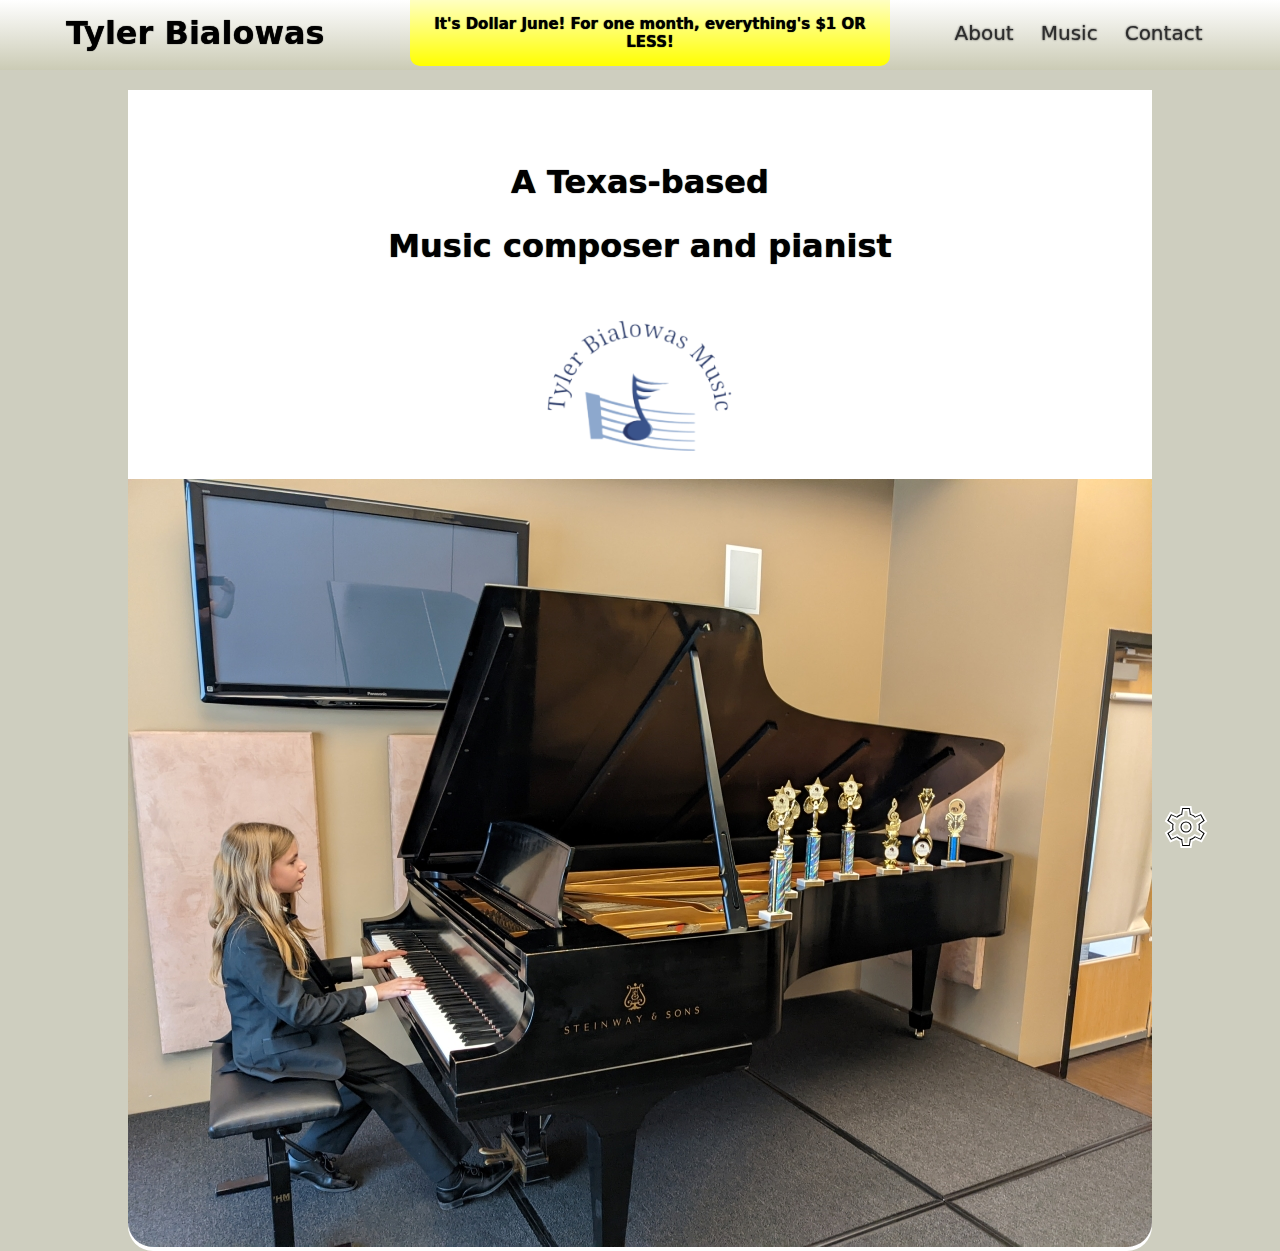
==== index.html @ f4555080 "Add the files. First time!" ====
<!DOCTYPE html> 
<head> 
    <!-- Google tag (gtag.js) -->
<script async src="https://www.googletagmanager.com/gtag/js?id=G-0PFVKT55HK"></script>
<script>
  window.dataLayer = window.dataLayer || [];
  function gtag(){dataLayer.push(arguments);}
  gtag('js', new Date());

  gtag('config', 'G-0PFVKT55HK');
</script>
    <title>Home | Tyler Bialowas' Music Page</title> <!--The title-->
    <link rel="shortcut icon" href="favicon.png" type="image/x-8con"> <!--The icon-->
    <link rel="stylesheet" href="page-style.css"> <!--The CSS-->
    <meta name="viewport" content="width=device-width, initial-scale=1.0">
    <meta name="description" content="The home page of Tyler Bialowas' Music Page. Tyler Bialowas' Music Page sells music. Tyler has composed over 15 songs, and Tyler recently won the NowBeat project.">
</head>
<body>
    <!--The settings icon-->
    <button class="settings-button"><a href="settings.html"><img src="settings-icon.svg" alt="Settings" title="Settings" class="settings-icon"></a></button>
    <!--The bar at the top (The menu)-->
    <div id="top-light">
        <div id="left-place">
            <a id="title-light" class="btn-light text title-active-light mmenu" href='index.html'>Tyler Bialowas</a>
        </div>
        <div id="right-place">
            <br>
            <a class="btn-light menu text menu-text mmenu" href='contact.html'>Contact</a>
            <a class="btn-light menu text menu-text mmenu" href='music.html'>Music</a>
            <a class="btn-light menu text menu-text mmenu" href='about.html'>About</a>
        </div>
            <!--Limited time sale label with a little bit of optional javascript-->
            <div class="sale-div" onclick="this.hidden=true">
                <a href="music.html" style="text-decoration: none;"><p class="sale-p textt"> It's Dollar June! For one month, everything's $1 OR LESS! </p></a>
        </div>
    </div>
    <!--The main thing-->
    <div id="main-part">
        <h1 id="main-title" class="text">A Texas-based</h1>
        <h2 id="main-subtitle" class="text">Music composer and pianist</h2>
        <img src="Tyler_Bialowas_Music_transparent.png" style="width: 25%; display: block; margin-left: auto; margin-right: auto;">
        <img id="meonpiano" src="meonpiano.jpg" alt="Tyler playing the piano">
    </div>
    <script>
        if (localStorage.getItem("mode")=="dark") {
            console.log("Dark mode is enabled.");
            eletxt = document.querySelectorAll(".text");
            console.log(eletxt.length);
            for (var a = 0; a < eletxt.length; a++) {
                eletxt[a].classList.add("dark-mode-text");
                console.log("This is the " + a + " time.");
            };
            elebtn = document.querySelectorAll(".mmenu");
            for (var a = 0; a < elebtn.length; a++) {
                elebtn[a].classList = 'btn menu text menu-text';
                console.log("This is the " + a + " time.");
            };
            document.getElementById("main-part").style.backgroundColor = "rgb(45,50,45)";
            document.body.style.backgroundColor = "#313140"; //btn text title-active
            document.getElementById("top-light").id = 'top';
            document.getElementById("title-light").id = 'title';
        } else {
            console.log("Dark mode is not enabled.");
        };
    </script>
</body>
---- page-style.css ----
a.btn {
    text-decoration: none;
}
a.btn-light {
    text-decoration: none;
}
::selection { /* What happens to selected text */
    color:rgb(0, 64, 64); 
    background-color: rgb(255, 255, 235);
    text-shadow: 0 0 0px !important; 
} 
/* width */
::-webkit-scrollbar {
    width: 10px;
}
  
  /* Track */
::-webkit-scrollbar-track {
    box-shadow: inset 0 0 2px rgb(255, 255, 255); 
    border-radius: 5px;
    background-color: rgba(255, 255, 255, 0.5);
}
  
  /* Handle */
::-webkit-scrollbar-thumb {
    background: rgb(43, 43, 113); 
    border-radius: 5px;
}
  
  /* Handle on hover */
::-webkit-scrollbar-thumb:hover {
    background: rgb(30, 30, 100); 
}

body { /* The styles for the body */
    font-family: system-ui, -apple-system, BlinkMacSystemFont, 'Segoe UI', Roboto, Oxygen, Ubuntu, Cantarell, 'Open Sans', 'Helvetica Neue', sans-serif;
    background-color: #cecebf;
}
.btn {
    color: rgb(210, 210, 210);
    border-width: 2px;
    border-style: solid;
    border-color: rgba(255, 255, 255, 0);
    border-radius: 10px;
}
.btn:hover { /*When you hover over a button, this happens */
    color: white !important;
    background-color: rgba(255, 255, 255, 0.1);
    cursor: pointer;
    border-width: 2px;
    border-style: solid;
    border-color: rgba(255, 255, 255, 0.1);
    border-radius: 10px;
}
.btn:active {
    color: black !important;
    background-color: rgb(255, 255, 255) !important;
    text-shadow: 0 0 1px !important;
}
.btn-light {
    color: rgb(45, 45, 45);
    border-width: 2px;
    border-style: solid;
    border-color: rgba(0, 0, 0, 0);
    border-radius: 10px;
}
.btn-light:hover {
    color: black !important;
    background-color: rgba(0, 0, 0, 0.1);
    cursor: pointer;
    border-width: 2px;
    border-style: solid;
    border-color: rgba(0, 0, 0, 0.1);
    border-radius: 10px;
}
.btn-light:active {
    color: white !important;
    background-color: rgb(0, 0, 0) !important;
    text-shadow: 0 0 1px !important;
}
.about-text {
    color: white;
}
.text {
    font-family: system-ui, -apple-system, BlinkMacSystemFont, 'Segoe UI', Roboto, Oxygen, Ubuntu, Cantarell, 'Open Sans', 'Helvetica Neue', sans-serif;
    text-shadow: 0 0 1px;
}
.textt {
    font-family: system-ui, -apple-system, BlinkMacSystemFont, 'Segoe UI', Roboto, Oxygen, Ubuntu, Cantarell, 'Open Sans', 'Helvetica Neue', sans-serif;
    text-shadow: 0 0 1px;
    color: black;
}
/*Menus*/
#top {
    position: fixed;
    top: 0px;
    left: 0px;
    margin: 0px;
    padding: 0px;
    width: 100%;
    height: 70px;
    background-color: rgb(52, 52, 74);
    color: rgb(210, 210, 210);
    background-image: linear-gradient(rgb(52, 52, 74), black);
    z-index: 1;
    vertical-align: middle;
}
#top-light {
    position: fixed;
    top: 0px;
    left: 0px;
    margin: 0px;
    padding: 0px;
    width: 100%;
    height: 70px;
    background-color: rgb(52, 52, 74);
    color: rgb(210, 210, 210);
    background-image: linear-gradient(white, rgb(203, 203, 181));
    z-index: 1;
    vertical-align: middle;
}
#title {
    position: flex;
    margin-left: 0%;
    margin-top: 0%;
    top: 0%;
    left: -200px;
    font-size: 24pt !important;
    font-weight: bold !important;
    /*color: rgb(210,210,210);*/
}
#title-light {
    left: -200px;
    margin-left: 0% !important;
    margin-top: 0px !important;
    height: 10% !important;
    top: 0% !important;
    font-size: 24pt !important;
    font-weight: bold !important;
    color: black;
}
#title:hover {
    color: black;
    background-color: rgba(255, 255, 255, 0.1);
    cursor: pointer;
    border-width: 2px;
    border-style: solid;
    border-color: rgba(255, 255, 255, 0.1);
    border-radius: 10px;
}
#title-light:hover {
    color: black;
    background-color: rgba(0, 0, 0, 0.1);
    cursor: pointer;
    border-width: 2px;
    border-style: solid;
    border-color: rgba(0, 0, 0, 0.1);
    border-radius: 10px;
}
.menu {
    top: 0%;
    text-shadow: 0 0 2px;
}
#about-menu {
    position: absolute;
    right: 30%;
}
#music-menu {
    position: absolute;
    right: 20%;
}
#contact-menu {
    position: absolute;
    right: 10%;
}
/*Main part things*/
#main-part {
    position: absolute;
    top: 10%;
    left: 10%;
    width: 80%;
    background-color: white;
    z-index: 0;
    border-radius: 0px 0px 25px 25px;
}
#main-title {
    font-size: xx-large;
    text-align: center;
    padding-top: 5%;
}
#main-subtitle {
    font-size: xx-large;
    text-align: center;
}
img {
    width: 100%;
    margin: 0px;
}
#active { /*The active menu thingy*/
    text-decoration: underline !important;
    /*color: white;*/
}
.title-active { /*If the title is active*/
    color: white;
}
.title-active-light {
    color: black !important;
}
#main-paragraph {
    text-align: center;
}
.vertical-center {
    margin: 0;
    position: absolute;
    top: 50%;
    -ms-transform: translateY(-50%);
    transform: translateY(-50%);
}
#left-place {
    position: absolute;
    float: left;
    left: 5%;
    top: 14px;
    width: 30%;
    z-index: 100;
}
#right-place {
    position: absolute;
    float: right;
    right: 0%;
    top: 0px;
    width: 30%;
    height: 50px !important;
    font-size: 20px;
    margin-right: 5%;
    z-index: 100;
}
.menu-text {
    top: -5px;
    position: relative;
    margin-top: 0px;
    float: right;
    margin-left: 3%;
    margin-right: 3%;
}
.about-main-part {
    background-color: rgba(0, 0, 0, 0) !important;
}
.about-link {
    color: #8e8ebe;
}
.about-link:active {
    color: pink;
}
#about-background {
    background: url(mewithpiano.jpg) no-repeat center center fixed;
    -webkit-background-size: cover;
    -moz-background-size: cover;
    -o-background-size: cover;
    background-size: cover;
}
.about-main-title {
    text-align: left !important;
}
.about-main-paragraph {
    text-align: left !important;
    width: 300px;
}
.sale-div {
    position: fixed;
    width: 36%;
    top: 0%;
    text-align: center;
    font-size: 15px;
    background-image: linear-gradient(rgb(255, 255, 193), yellow);
    z-index: 2;
    padding-left: 10px;
    padding-right: 10px;
    margin-left: 32%;
    margin-right: 32%;
    font-weight: bold;
    border-radius: 0px 0px 10px 10px;
    animation-name: sale-anim;
    animation-duration: 5s;
    cursor: pointer;
}
@keyframes sale-anim {
    0% {font-size: 14px;}
    25% {font-size: 16px;}
    50% {font-size: 14px;}
    75% {font-size: 16px;}
    100% {font-size: 15px;}
}
.sale-div:hover {
    filter: opacity(0.5);
}
/*.sale-p {
    background-color: white;
}*/
.bnb {
    /*box-shadow: 4px 4px 9px 2px;*/
    background: rgb(0, 255, 0);
    border-radius: 100px;
    filter: hue-rotate(45deg);
}
/*audio {}*/
.settings-button {
    background: transparent;
    border: 0px;
    position: fixed;
    bottom: 5%;
    right: 5%;
    cursor: pointer;
    z-index: 100;
}
.setting{ 
    text-align: center;
}
.setting-button {
    display: block;
    width: 100%;
    border-width: 1px;
    border-color: gray;
    border-style: solid;
    border-radius: 3px;
    padding: 14px 28px;
    font-size: 16px;
    cursor: pointer;
    text-align: center;
}

#light-btn {
    background-color: skyblue;
}
#light-btn:hover {
    background-color: rgba(135, 207, 235, 0.75);
}
#light-btn:active {
    background-color: rgba(135, 207, 235, 0.25);
}

#dark-btn {
    background-color: blue;
}
#dark-btn:hover {
    background-color: rgba(0,0,255,0.75);
}
#dark-btn:active {
    background-color: rgba(0,0,255,0.25);
}

.change-btns {
    background-color: lightgrey;
}
.change-btns:hover {
    background-color: rgba(211, 211, 211, 0.75);
}
.change-btns:active {
    background-color: rgba(211, 211, 211, 0.25);
}

.dark-mode-text {
    color: white;
}
.dark-mode-main-area {
    background-color: black !important;
}
.center-align {
    text-align: center;
}
#meonpiano {
    border-radius: 0px 0px 25px 25px;
}
/*@media (max-width: 1000px) {
    #title {
        left: 0px !important;
    }
}*/
@media (max-width: 700px) {
    #top-light {
        height: 100px !important;
    }
    #top {
        height: 100px !important;
    }
    #title-light {
        top: 15px !important;
    }
    #title {
        top: 0px !important;
        left: 30px;
    }
    /*.sale-div {
        width: 140px;
        left: 60px;
    }*/
    #main-part {
        width: 100%;
        left: 0%;
    }
}

/*Nice smooth scroll animations!*/
.hiddenEl {
    opacity: 0;
    /*transform: rotate3d(8, -10, -1, 115deg);*/
    transform: translateX(-100%);
    filter: blur(100px);
    transition: all 0.5s;
}
.showEl {
    opacity: 1;
    /*transform: rotate3d(0, 0, 0, 0deg);*/
    transform: translateX(0);
    filter: blur(0);
}
.link {
    color: rgb(100, 121, 255);
}
.link-important {
    color: rgb(62, 186, 0);
    font-weight: bold;
}
.no {
    text-decoration: line-through;
}
.video {
    width: 100%;
    height: 100%;
    position: relative;
    overflow: hidden;
    background-size: cover;
    background-position: center;
    background-repeat: no-repeat;
    background-color: rgb(0, 0, 0);
    background-attachment: fixed;
    background-position-x: center;
    background-position-y: center;
}
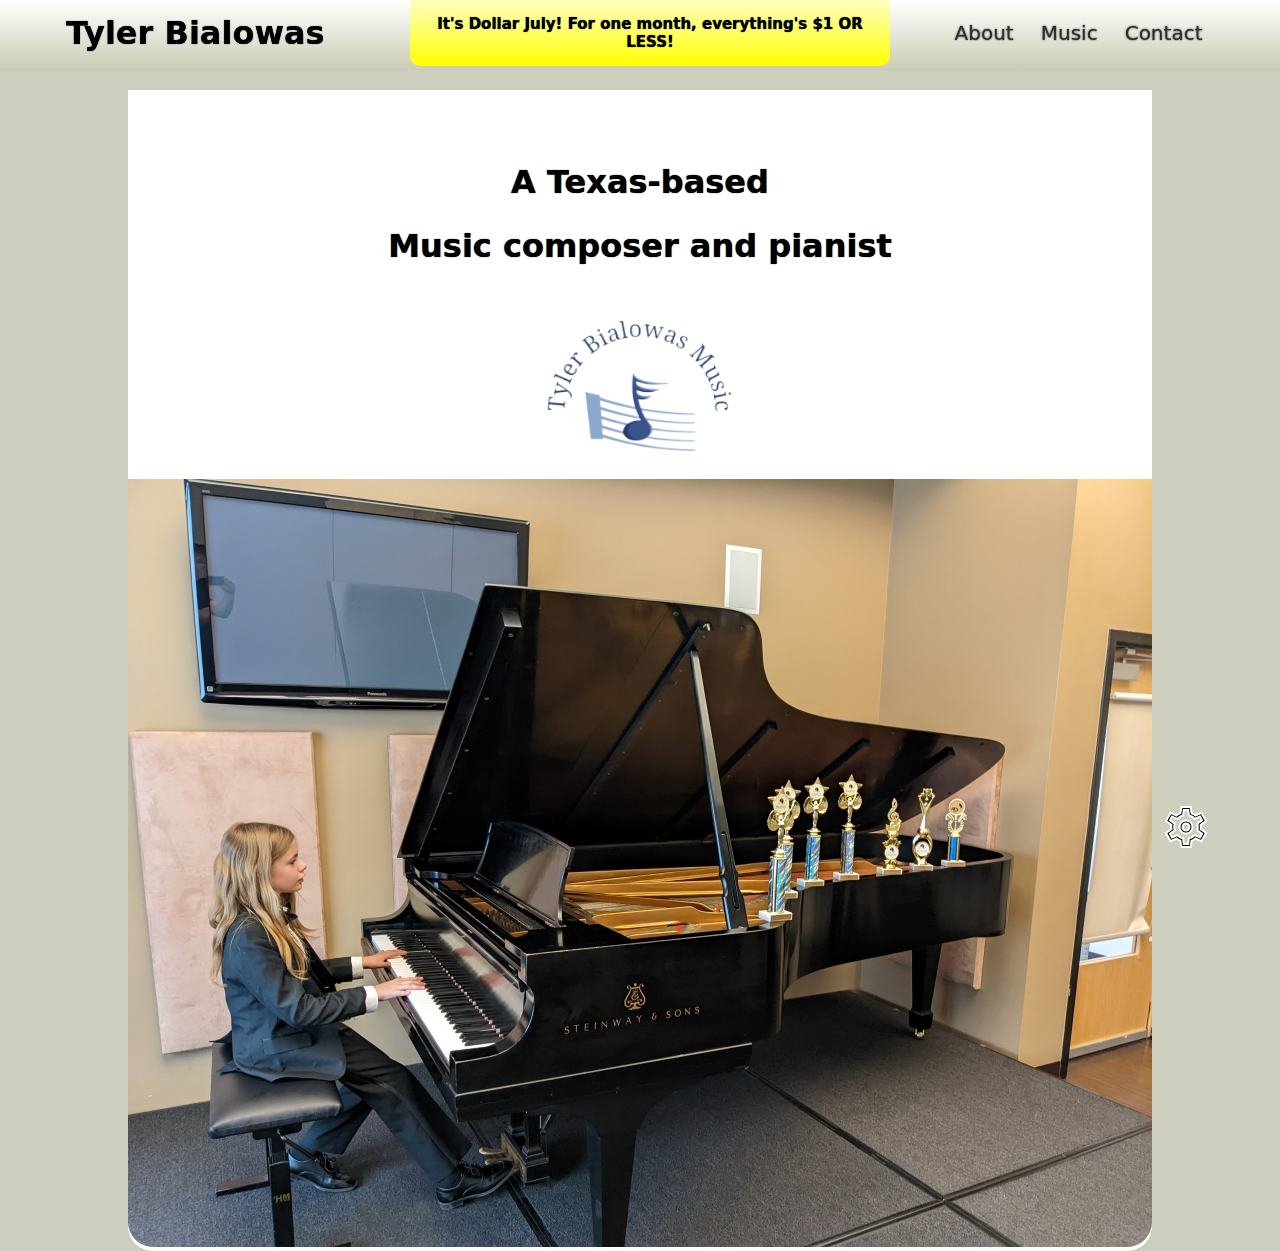
==== commit 6456f4b4: "Update index.html" ====
--- a/index.html
+++ b/index.html
@@ -31,7 +31,7 @@
         </div>
             <!--Limited time sale label with a little bit of optional javascript-->
             <div class="sale-div" onclick="this.hidden=true">
-                <a href="music.html" style="text-decoration: none;"><p class="sale-p textt"> It's Dollar June! For one month, everything's $1 OR LESS! </p></a>
+                <a href="music.html" style="text-decoration: none;"><p class="sale-p textt"> It's Dollar July! For one month, everything's $1 OR LESS! </p></a>
         </div>
     </div>
     <!--The main thing-->
@@ -63,4 +63,4 @@
             console.log("Dark mode is not enabled.");
         };
     </script>
-</body>+</body>
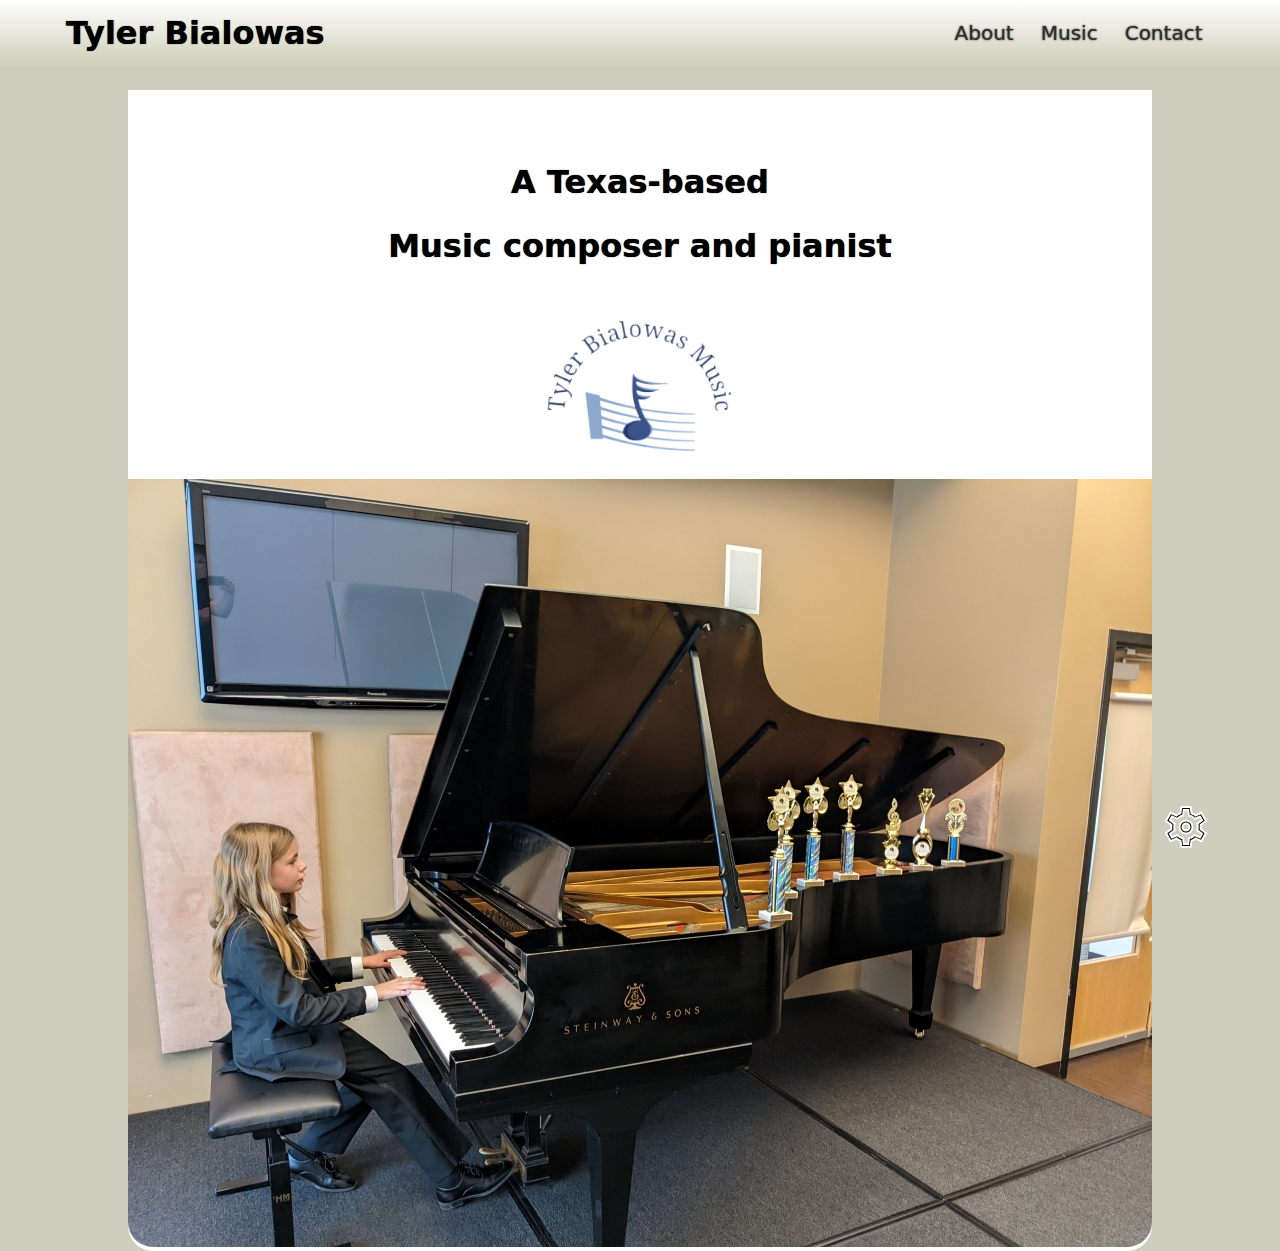
==== commit f277c11a: "Update index.html" ====
--- a/index.html
+++ b/index.html
@@ -30,8 +30,8 @@
             <a class="btn-light menu text menu-text mmenu" href='about.html'>About</a>
         </div>
             <!--Limited time sale label with a little bit of optional javascript-->
-            <div class="sale-div" onclick="this.hidden=true">
-                <a href="music.html" style="text-decoration: none;"><p class="sale-p textt"> It's Dollar July! For one month, everything's $1 OR LESS! </p></a>
+            <div hidden=true class="sale-div" onclick="this.hidden=true" id="ad">
+                <a href="music.html" style="text-decoration: none;"><p class="sale-p textt" id="saletext"> It's Dollar July! For one month, everything's $1 OR LESS! </p></a>
         </div>
     </div>
     <!--The main thing-->
@@ -42,6 +42,14 @@
         <img id="meonpiano" src="meonpiano.jpg" alt="Tyler playing the piano">
     </div>
     <script>
+        const date = new Date();
+        const mnth = date.getMonth();
+        if (mnth == 5) {
+            var ad = document.getElementById("sd");
+            ad.hidden=false;
+        }
+            
+
         if (localStorage.getItem("mode")=="dark") {
             console.log("Dark mode is enabled.");
             eletxt = document.querySelectorAll(".text");
